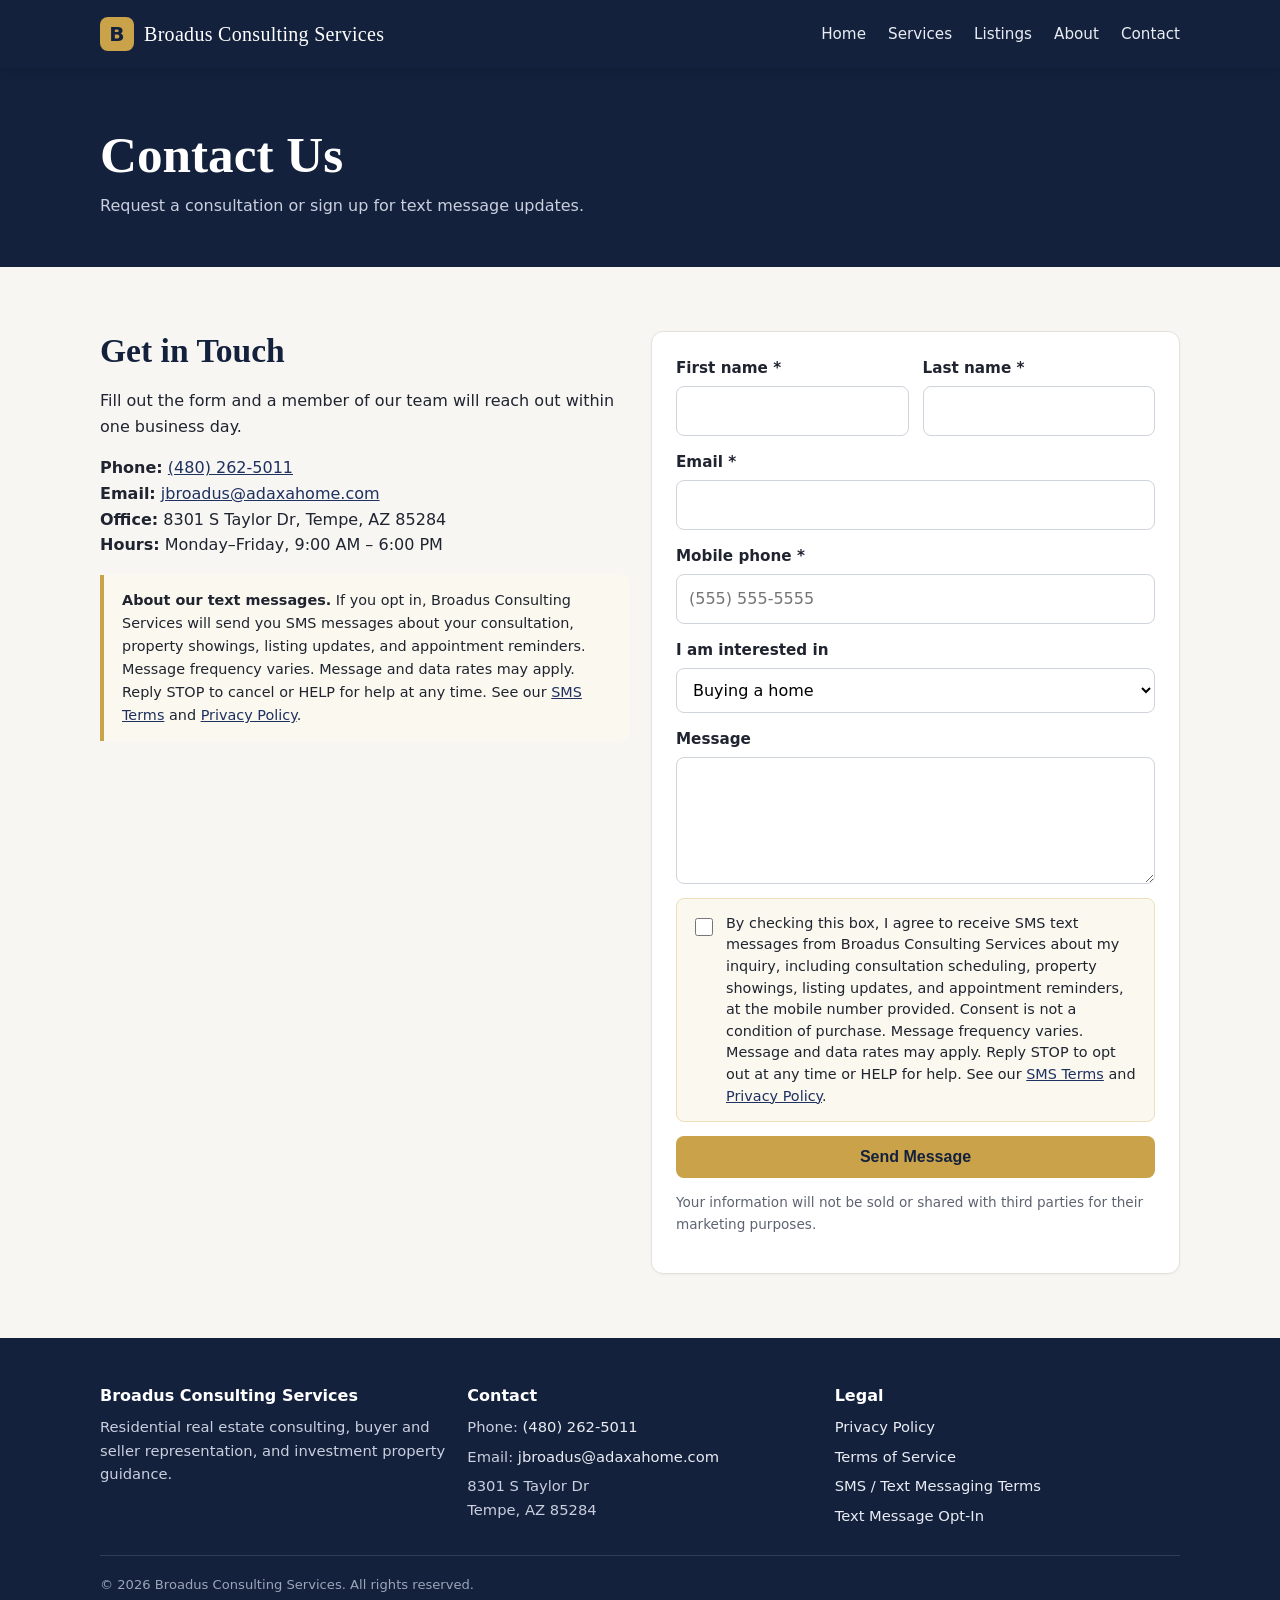
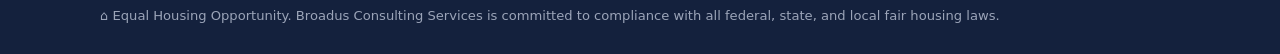
==== contact.html @ 6963d56e "Publish Broadus Consulting Services website Co-Authored-By: Claude Fable 5.1 <noreply@anthropic.com>" ====
<!DOCTYPE html>
<html lang="en">
<head>
<meta charset="UTF-8">
<meta name="viewport" content="width=device-width, initial-scale=1.0">
<title>Contact Us | Broadus Consulting Services</title>
<meta name="description" content="Contact Broadus Consulting Services or opt in to text message updates.">
<link rel="stylesheet" href="styles.css">
</head>
<body>
<header class="site-header">
  <div class="container">
    <a class="brand" href="index.html"><span class="mark">B</span>Broadus Consulting Services</a>
    <button class="nav-toggle" aria-label="Toggle menu" onclick="document.getElementById('nav').classList.toggle('open')">&#9776;</button>
    <nav class="main" id="nav">
      <ul>
        <li><a href="index.html">Home</a></li>
        <li><a href="index.html#services">Services</a></li>
        <li><a href="index.html#listings">Listings</a></li>
        <li><a href="index.html#about">About</a></li>
        <li><a href="contact.html">Contact</a></li>
      </ul>
    </nav>
  </div>
</header>
<div class="page-title"><div class="container"><h1>Contact Us</h1><p>Request a consultation or sign up for text message updates.</p></div></div>
<section>
  <div class="container grid cols-2">
    <div>
      <h2>Get in Touch</h2>
      <p>Fill out the form and a member of our team will reach out within one business day.</p>
      <p><strong>Phone:</strong> <a href="tel:+14802625011">(480) 262-5011</a><br>
      <strong>Email:</strong> <a href="mailto:jbroadus@adaxahome.com">jbroadus@adaxahome.com</a><br>
      <strong>Office:</strong> 8301 S Taylor Dr, Tempe, AZ 85284<br>
      <strong>Hours:</strong> Monday&ndash;Friday, 9:00 AM &ndash; 6:00 PM</p>
      <div class="callout small">
        <strong>About our text messages.</strong> If you opt in, Broadus Consulting Services will send you SMS messages about your consultation, property showings, listing updates, and appointment reminders. Message frequency varies. Message and data rates may apply. Reply STOP to cancel or HELP for help at any time. See our <a href="sms-terms.html">SMS Terms</a> and <a href="privacy-policy.html">Privacy Policy</a>.
      </div>
    </div>
    <div class="card">
      <form id="contact-form" action="#" method="post" novalidate>
        <div class="row">
          <div class="field"><label for="first">First name *</label><input type="text" id="first" name="first_name" required autocomplete="given-name"></div>
          <div class="field"><label for="last">Last name *</label><input type="text" id="last" name="last_name" required autocomplete="family-name"></div>
        </div>
        <div class="field"><label for="email">Email *</label><input type="email" id="email" name="email" required autocomplete="email"></div>
        <div class="field"><label for="phone">Mobile phone *</label><input type="tel" id="phone" name="phone" required autocomplete="tel" placeholder="(555) 555-5555"></div>
        <div class="field"><label for="interest">I am interested in</label>
          <select id="interest" name="interest">
            <option>Buying a home</option><option>Selling a home</option><option>Investment property</option><option>General consultation</option>
          </select></div>
        <div class="field"><label for="message">Message</label><textarea id="message" name="message" rows="4"></textarea></div>
        <div class="consent">
          <input type="checkbox" id="sms_consent" name="sms_consent" value="yes">
          <label for="sms_consent">By checking this box, I agree to receive SMS text messages from Broadus Consulting Services about my inquiry, including consultation scheduling, property showings, listing updates, and appointment reminders, at the mobile number provided. Consent is not a condition of purchase. Message frequency varies. Message and data rates may apply. Reply STOP to opt out at any time or HELP for help. See our <a href="sms-terms.html">SMS Terms</a> and <a href="privacy-policy.html">Privacy Policy</a>.</label>
        </div>
        <button class="btn" type="submit">Send Message</button>
        <p class="form-note">Your information will not be sold or shared with third parties for their marketing purposes.</p>
        <div class="success" id="form-success">Thank you! Your message has been received. We will be in touch shortly.</div>
      </form>
    </div>
  </div>
</section>
<script>
document.getElementById('contact-form').addEventListener('submit',function(e){
  e.preventDefault();
  if(!this.checkValidity()){this.reportValidity();return;}
  this.querySelector('#form-success').style.display='block';
  this.querySelector('button[type=submit]').disabled=true;
});
</script>
<footer>
  <div class="container">
    <div class="grid cols-3">
      <div>
        <h3>Broadus Consulting Services</h3>
        <p>Residential real estate consulting, buyer and seller representation, and investment property guidance.</p>
      </div>
      <div>
        <h3>Contact</h3>
        <ul>
          <li>Phone: <a href="tel:+14802625011">(480) 262-5011</a></li>
          <li>Email: <a href="mailto:jbroadus@adaxahome.com">jbroadus@adaxahome.com</a></li>
          <li>8301 S Taylor Dr<br>Tempe, AZ 85284</li>
        </ul>
      </div>
      <div>
        <h3>Legal</h3>
        <ul>
          <li><a href="privacy-policy.html">Privacy Policy</a></li>
          <li><a href="terms.html">Terms of Service</a></li>
          <li><a href="sms-terms.html">SMS / Text Messaging Terms</a></li>
          <li><a href="contact.html">Text Message Opt-In</a></li>
        </ul>
      </div>
    </div>
    <div class="legalline">
      &copy; <span id="year"></span> Broadus Consulting Services. All rights reserved.
      <div class="eho">&#8962; Equal Housing Opportunity. Broadus Consulting Services is committed to compliance with all federal, state, and local fair housing laws.</div>
    </div>
  </div>
</footer>
<script>document.getElementById('year').textContent=new Date().getFullYear();</script>
</body>
</html>
---- styles.css ----
:root{
  --navy:#14213d;--navy-2:#1f3160;--gold:#c9a24a;--gold-2:#b08b36;
  --bg:#f7f6f2;--card:#ffffff;--text:#1f2430;--muted:#5d6472;--line:#e3e1da;
  --radius:12px;--max:1120px;
}
*{box-sizing:border-box}
html{scroll-behavior:smooth}
body{margin:0;font-family:"Segoe UI",system-ui,-apple-system,Helvetica,Arial,sans-serif;color:var(--text);background:var(--bg);line-height:1.6}
a{color:var(--navy-2)}
img{max-width:100%;display:block}
.container{max-width:var(--max);margin:0 auto;padding:0 20px}
h1,h2,h3{font-family:Georgia,"Times New Roman",serif;line-height:1.2;margin:0 0 .5em;color:var(--navy)}
h1{font-size:clamp(2rem,4.5vw,3.2rem)}
h2{font-size:clamp(1.5rem,3vw,2.1rem)}
h3{font-size:1.2rem}
p{margin:0 0 1em}
.muted{color:var(--muted)}
.small{font-size:.9rem}

/* header */
.site-header{background:var(--navy);color:#fff;position:sticky;top:0;z-index:20;box-shadow:0 2px 10px rgba(0,0,0,.15)}
.site-header .container{display:flex;align-items:center;justify-content:space-between;height:68px}
.brand{display:flex;align-items:center;gap:10px;color:#fff;text-decoration:none;font-family:Georgia,serif;font-size:1.25rem;letter-spacing:.3px}
.brand .mark{width:34px;height:34px;border-radius:8px;background:var(--gold);display:grid;place-items:center;color:var(--navy);font-weight:700;font-family:system-ui,sans-serif}
nav.main ul{list-style:none;display:flex;gap:22px;margin:0;padding:0}
nav.main a{color:#e9ecf3;text-decoration:none;font-size:.95rem}
nav.main a:hover,nav.main a[aria-current]{color:var(--gold)}
.nav-toggle{display:none;background:none;border:1px solid rgba(255,255,255,.4);color:#fff;border-radius:8px;padding:6px 10px;font-size:1rem}
@media(max-width:760px){
  .nav-toggle{display:block}
  nav.main{position:absolute;left:0;right:0;top:68px;background:var(--navy);display:none;padding:10px 20px 18px;border-top:1px solid rgba(255,255,255,.1)}
  nav.main.open{display:block}
  nav.main ul{flex-direction:column;gap:12px}
}

/* hero */
.hero{background:linear-gradient(rgba(20,33,61,.78),rgba(20,33,61,.85)),url("hero.svg") center/cover;color:#fff;padding:96px 0}
.hero h1{color:#fff}
.hero p{font-size:1.15rem;max-width:620px;color:#dfe3ec}
.btn{display:inline-block;background:var(--gold);color:var(--navy);padding:12px 22px;border-radius:8px;text-decoration:none;font-weight:600;border:0;cursor:pointer;font-size:1rem}
.btn:hover{background:var(--gold-2)}
.btn.outline{background:transparent;color:#fff;border:1px solid rgba(255,255,255,.6);margin-left:10px}
.btn.outline:hover{background:rgba(255,255,255,.1)}

/* sections */
section{padding:64px 0}
section.alt{background:#fff;border-top:1px solid var(--line);border-bottom:1px solid var(--line)}
.grid{display:grid;gap:22px}
.grid.cols-3{grid-template-columns:repeat(3,1fr)}
.grid.cols-2{grid-template-columns:repeat(2,1fr)}
@media(max-width:860px){.grid.cols-3,.grid.cols-2{grid-template-columns:1fr}}
.card{background:var(--card);border:1px solid var(--line);border-radius:var(--radius);padding:24px;box-shadow:0 1px 3px rgba(0,0,0,.04)}
.card .icon{width:44px;height:44px;border-radius:10px;background:#f3ecd8;color:var(--gold-2);display:grid;place-items:center;font-size:1.3rem;margin-bottom:12px}
.listing{padding:0;overflow:hidden}
.listing .photo{height:180px;background:var(--navy-2);display:grid;place-items:center;color:#fff;font-family:Georgia,serif}
.listing .photo.p1{background:linear-gradient(135deg,#2b4a7a,#1f3160)}
.listing .photo.p2{background:linear-gradient(135deg,#5b6c8a,#2d3f63)}
.listing .photo.p3{background:linear-gradient(135deg,#8a6d3b,#5a4320)}
.listing .body{padding:18px 20px}
.price{font-weight:700;color:var(--navy);font-size:1.15rem}
.badge{display:inline-block;background:#f3ecd8;color:var(--gold-2);font-size:.75rem;padding:3px 9px;border-radius:999px;font-weight:600;letter-spacing:.3px;text-transform:uppercase}
.stats{display:flex;gap:28px;flex-wrap:wrap;margin-top:18px}
.stat b{display:block;font-size:1.8rem;color:var(--navy);font-family:Georgia,serif}

/* forms */
form{display:grid;gap:14px}
label{font-weight:600;font-size:.95rem}
input[type=text],input[type=email],input[type=tel],select,textarea{width:100%;padding:11px 12px;border:1px solid #cfd3db;border-radius:8px;font:inherit;background:#fff}
input:focus,select:focus,textarea:focus{outline:2px solid var(--gold);border-color:var(--gold)}
.field{display:grid;gap:6px}
.row{display:grid;grid-template-columns:1fr 1fr;gap:14px}
@media(max-width:600px){.row{grid-template-columns:1fr}}
.consent{display:grid;grid-template-columns:auto 1fr;gap:10px;align-items:start;background:#fbf8ef;border:1px solid #ecdfb9;border-radius:8px;padding:14px}
.consent input{margin-top:5px;width:18px;height:18px}
.consent label{font-weight:400;font-size:.9rem;line-height:1.5}
.form-note{font-size:.85rem;color:var(--muted)}
.success{display:none;background:#e8f5ec;border:1px solid #bfe3c8;color:#1d5a2e;padding:16px;border-radius:8px}

/* legal pages */
.legal{max-width:820px}
.legal h2{margin-top:2em;font-size:1.4rem}
.legal ul{padding-left:1.3em}
.legal .updated{color:var(--muted);font-size:.9rem;margin-bottom:2em}
.callout{background:#fbf8ef;border-left:4px solid var(--gold);padding:14px 18px;border-radius:0 8px 8px 0;margin:1.2em 0}
.page-title{background:var(--navy);color:#fff;padding:56px 0 48px}
.page-title h1{color:#fff;margin:0}
.page-title p{color:#c9cfdd;margin:8px 0 0}

/* footer */
footer{background:var(--navy);color:#c9cfdd;padding:48px 0 28px;font-size:.92rem}
footer .grid{margin-bottom:28px}
footer h3{color:#fff;font-size:1rem;font-family:system-ui,sans-serif;margin-bottom:.6em}
footer a{color:#e9ecf3;text-decoration:none}
footer a:hover{color:var(--gold)}
footer ul{list-style:none;padding:0;margin:0;display:grid;gap:6px}
footer .legalline{border-top:1px solid rgba(255,255,255,.12);padding-top:18px;font-size:.82rem;color:#9ba4b8}
footer .eho{display:flex;align-items:center;gap:10px;margin-top:10px}
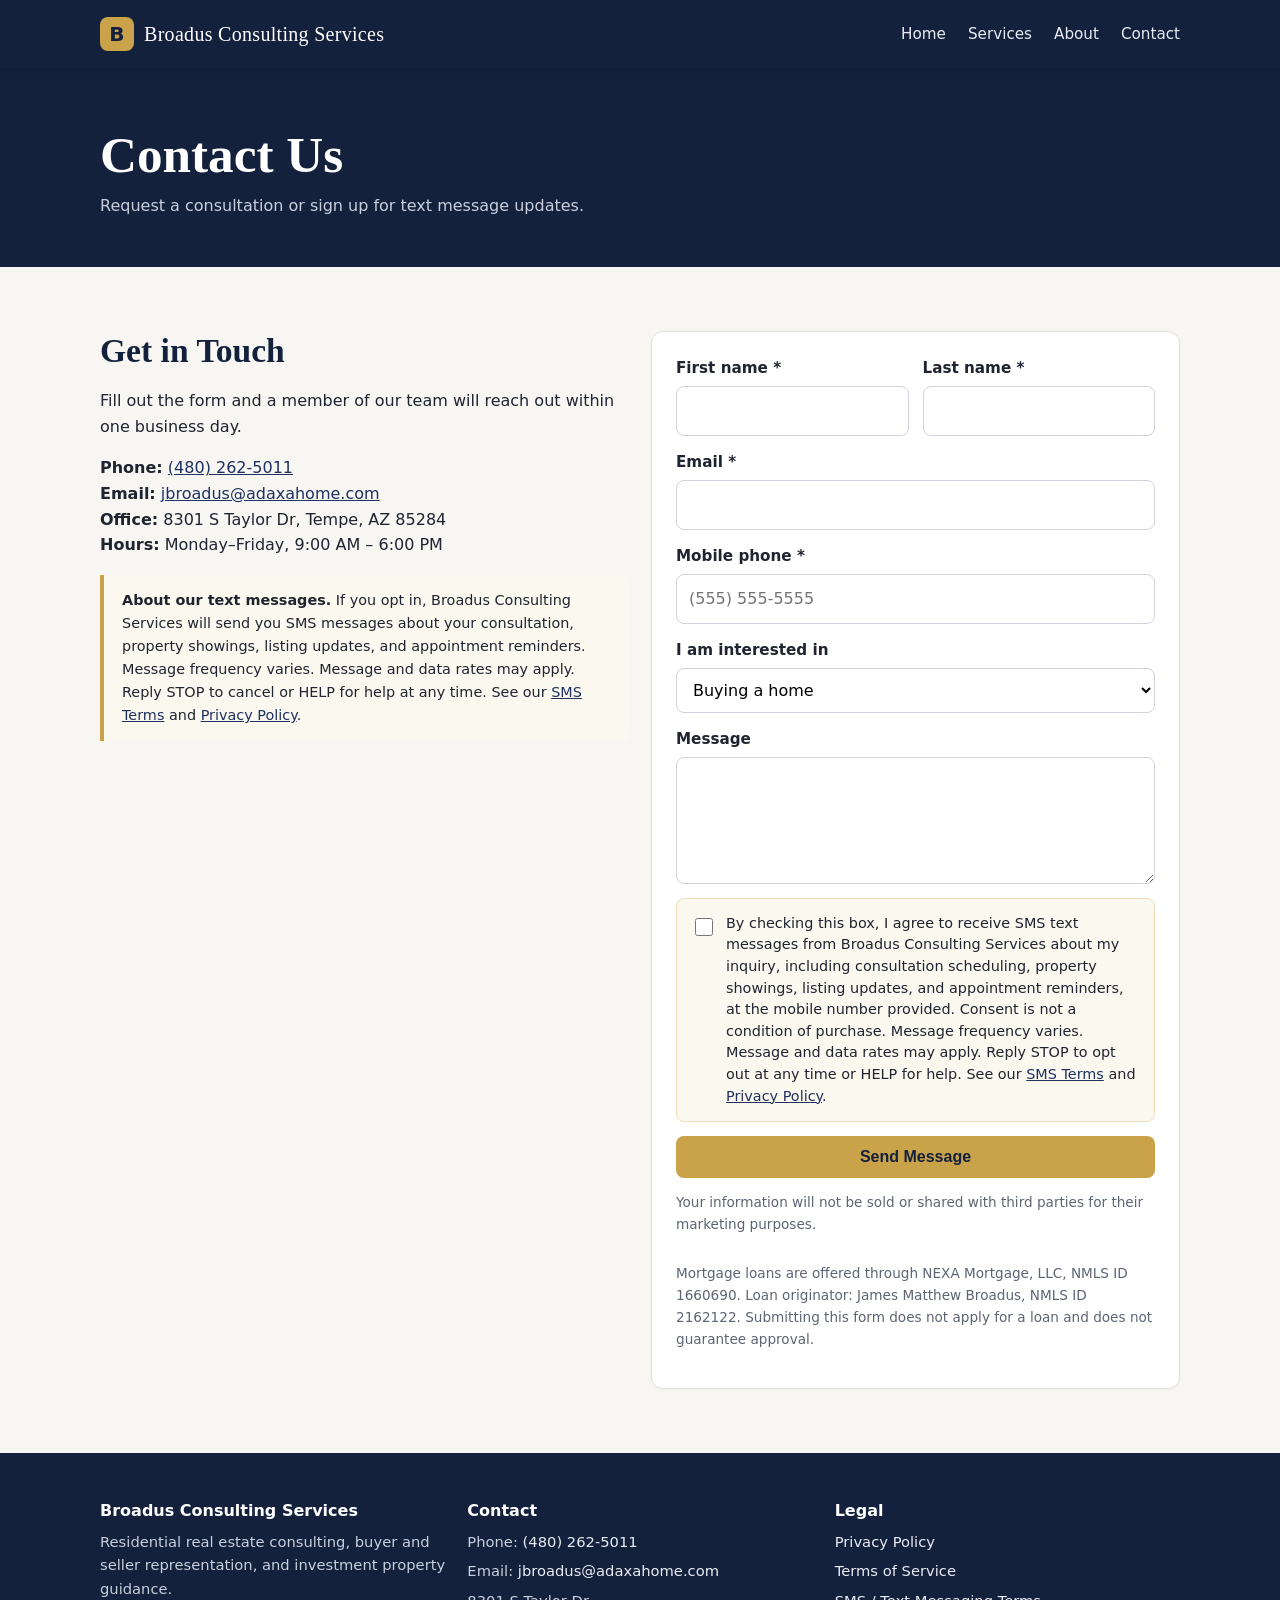
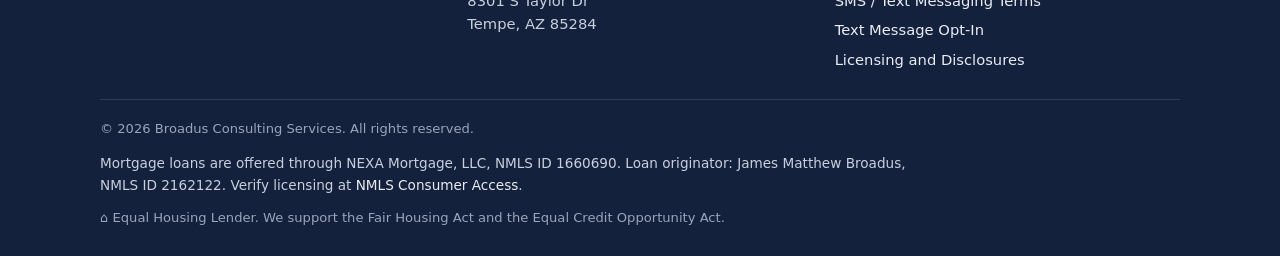
==== commit d9c5f1e3: "Publish NMLS and mortgage disclosures; remove sample listings and stats Co-Authored-By: Claude Haiku" ====
--- a/contact.html
+++ b/contact.html
@@ -16,7 +16,6 @@
       <ul>
         <li><a href="index.html">Home</a></li>
         <li><a href="index.html#services">Services</a></li>
-        <li><a href="index.html#listings">Listings</a></li>
         <li><a href="index.html#about">About</a></li>
         <li><a href="contact.html">Contact</a></li>
       </ul>
@@ -38,7 +37,9 @@
       </div>
     </div>
     <div class="card">
-      <form id="contact-form" action="#" method="post" novalidate>
+      <form id="contact-form" name="contact" method="post" action="/" data-netlify="true" netlify-honeypot="bot-field" novalidate>
+        <input type="hidden" name="form-name" value="contact">
+        <p style="display:none"><label>Leave this empty: <input name="bot-field"></label></p>
         <div class="row">
           <div class="field"><label for="first">First name *</label><input type="text" id="first" name="first_name" required autocomplete="given-name"></div>
           <div class="field"><label for="last">Last name *</label><input type="text" id="last" name="last_name" required autocomplete="family-name"></div>
@@ -56,6 +57,7 @@
         </div>
         <button class="btn" type="submit">Send Message</button>
         <p class="form-note">Your information will not be sold or shared with third parties for their marketing purposes.</p>
+        <p class="form-note">Mortgage loans are offered through NEXA Mortgage, LLC, NMLS ID 1660690. Loan originator: James Matthew Broadus, NMLS ID 2162122. Submitting this form does not apply for a loan and does not guarantee approval.</p>
         <div class="success" id="form-success">Thank you! Your message has been received. We will be in touch shortly.</div>
       </form>
     </div>
@@ -65,8 +67,10 @@
 document.getElementById('contact-form').addEventListener('submit',function(e){
   e.preventDefault();
   if(!this.checkValidity()){this.reportValidity();return;}
-  this.querySelector('#form-success').style.display='block';
-  this.querySelector('button[type=submit]').disabled=true;
+  var form=this, btn=form.querySelector('button[type=submit]'); btn.disabled=true;
+  // On Netlify this POST is captured by Netlify Forms; elsewhere it is ignored.
+  fetch('/',{method:'POST',headers:{'Content-Type':'application/x-www-form-urlencoded'},body:new URLSearchParams(new FormData(form)).toString()})
+    .catch(function(){}).finally(function(){form.querySelector('#form-success').style.display='block';});
 });
 </script>
 <footer>
@@ -91,12 +95,14 @@
           <li><a href="terms.html">Terms of Service</a></li>
           <li><a href="sms-terms.html">SMS / Text Messaging Terms</a></li>
           <li><a href="contact.html">Text Message Opt-In</a></li>
+          <li><a href="disclosures.html">Licensing and Disclosures</a></li>
         </ul>
       </div>
     </div>
     <div class="legalline">
       &copy; <span id="year"></span> Broadus Consulting Services. All rights reserved.
-      <div class="eho">&#8962; Equal Housing Opportunity. Broadus Consulting Services is committed to compliance with all federal, state, and local fair housing laws.</div>
+      <p class="mortgage-disclosure">Mortgage loans are offered through NEXA Mortgage, LLC, NMLS ID 1660690. Loan originator: James Matthew Broadus, NMLS ID 2162122. Verify licensing at <a href="https://www.nmlsconsumeraccess.org/" target="_blank" rel="noopener">NMLS Consumer Access</a>.</p>
+      <div class="eho">&#8962; Equal Housing Lender. We support the Fair Housing Act and the Equal Credit Opportunity Act.</div>
     </div>
   </div>
 </footer>
--- a/styles.css
+++ b/styles.css
@@ -95,3 +95,5 @@
 footer ul{list-style:none;padding:0;margin:0;display:grid;gap:6px}
 footer .legalline{border-top:1px solid rgba(255,255,255,.12);padding-top:18px;font-size:.82rem;color:#9ba4b8}
 footer .eho{display:flex;align-items:center;gap:10px;margin-top:10px}
+
+.mortgage-disclosure{font-size:.85rem;color:#c9cfdd;margin:14px 0 0;max-width:820px}
